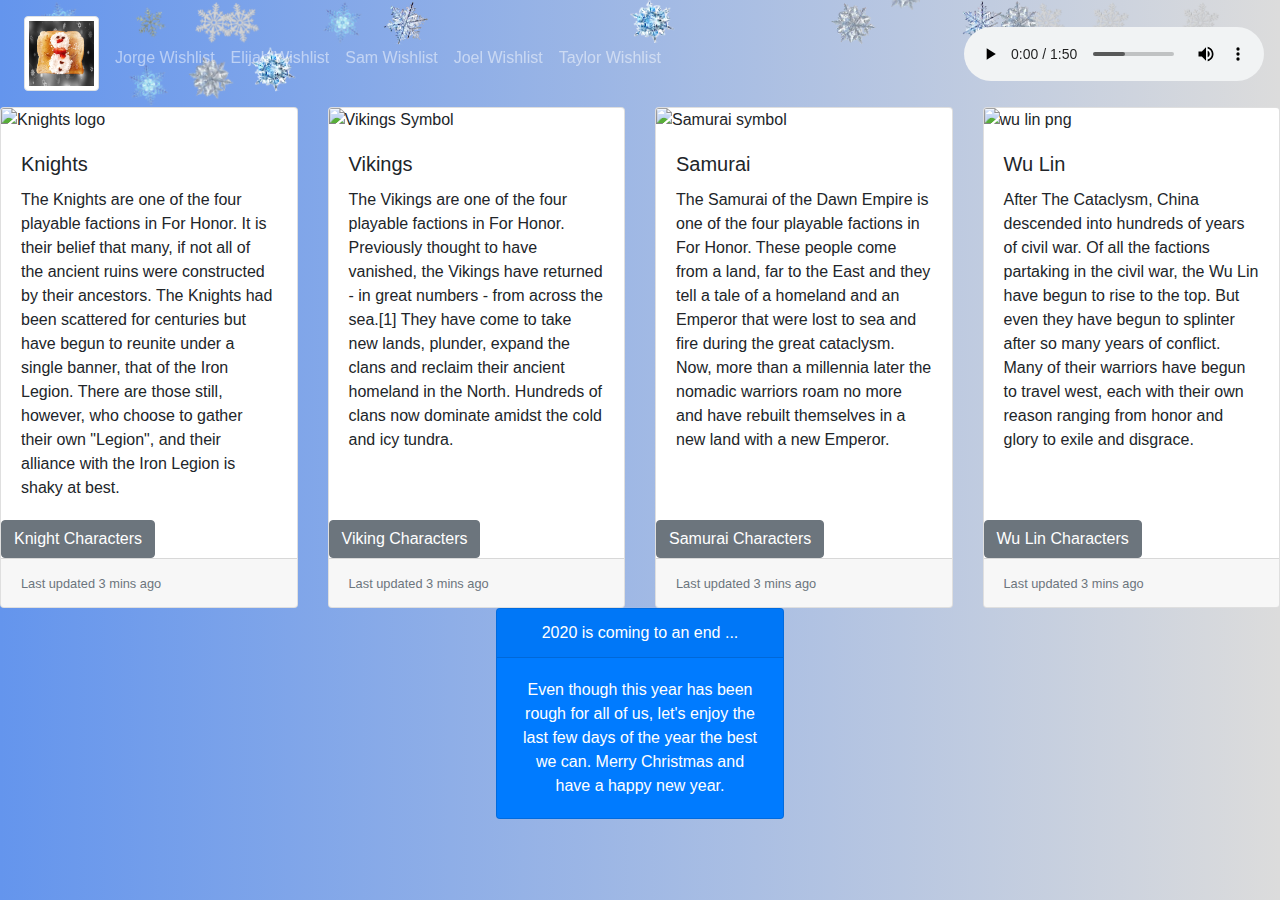
==== index.html @ dea8deee "music" ====
<!DOCTYPE html>
<html lang="en">

<head>
    <meta charset="UTF-8">
    <meta name="viewport" content="width=device-width, initial-scale=1.0">
    <title>Christmas Wishlist</title>
    <!-- CSS link that gives access to the library -->
    <link rel="stylesheet" href="https://stackpath.bootstrapcdn.com/bootstrap/4.5.2/css/bootstrap.min.css"
        integrity="sha384-JcKb8q3iqJ61gNV9KGb8thSsNjpSL0n8PARn9HuZOnIxN0hoP+VmmDGMN5t9UJ0Z" crossorigin="anonymous">
        <link rel="stylesheet" href="base.css" />
        <script src="music.js"></script>
</head>
<body class="">
    <nav class="navbar navbar-expand-lg navbar-dark">
        <button class="navbar-toggler" type="button" data-toggle="collapse" data-target="#navbarNavAltMarkup"
            aria-controls="navbarNavAltMarkup" aria-expanded="false" aria-label="Toggle navigation">
            <span class="navbar-toggler-icon"></span>
        </button>
        <div class="collapse navbar-collapse" id="navbarNavAltMarkup">
            <div class="navbar-nav">
                <!--  -->
                <a class="nav-link active" href="index.html"><img src="Images/Logo.png" class="img-thumbnail" width="75px" height="75px"><span class="sr-only">(current)</span></a>
                <a class="nav-link" href="jorgeWishlist.html" style="transform: translateY(30px);">Jorge Wishlist</a>
                <a class="nav-link" href="elijahWishlist.html" style="transform: translateY(30px);">Elijah Wishlist</a>
                <a class="nav-link" href="samWishlist.html" style="transform: translateY(30px);">Sam Wishlist</a>
                <a class="nav-link" href="joelWishlist.html" style="transform: translateY(30px);">Joel Wishlist</a>
                <a class="nav-link" href="taylorWishlist.html" style="transform: translateY(30px);">Taylor Wishlist</a>
            </div>
        </div>
        <audio controls autostart autoplay loop>
            <source src="christmas.mp3" type="audio/mp3">
            Your browser does not support the audio element.
          </audio>
    </nav>
    <div class="card-deck">
        <div class="card">
            <!-- Knight logo with button -->
            <img src="Knight_Symbol.png" class="card-img-top" alt="Knights logo">
            <div class="card-body">
                <h5 class="card-title">Knights</h5>
                <p class="card-text">The Knights are one of the four playable factions in For Honor. It is their belief
                    that many, if not all of the ancient ruins were constructed by their ancestors. The Knights had been
                    scattered for centuries but have begun to reunite under a single banner, that of the Iron Legion.
                    There are those still, however, who choose to gather their own "Legion", and their alliance with the
                    Iron Legion is shaky at best.</p>
            </div>
            <a href="knights.html"><button type="button" class="btn btn-secondary">Knight Characters</button></a>
            <div class="card-footer">
                <small class="text-muted">Last updated 3 mins ago</small>
            </div>
        </div>
        <div class="card">
            <!-- Viking logo with button and image -->
            <img src="Vikings_Symbol.png" class="card-img-top" alt="Vikings Symbol">
            <div class="card-body">
                <h5 class="card-title">Vikings</h5>
                <p class="card-text">The Vikings are one of the four playable factions in For Honor. Previously thought
                    to have vanished, the Vikings have returned - in great numbers - from across the sea.[1] They have
                    come to take new lands, plunder, expand the clans and reclaim their ancient homeland in the North.
                    Hundreds of clans now dominate amidst the cold and icy tundra.</p>
            </div>
            <a href="vikings.html"><button type="button" class="btn btn-secondary">Viking Characters</button></a>
            <div class="card-footer">
                <small class="text-muted">Last updated 3 mins ago</small>
            </div>
        </div>
        <div class="card">
            <!-- Samurai logo with button and logo -->
            <img src="Samurai_Symbol.png" class="card-img-top" alt="Samurai symbol">
            <div class="card-body">
                <h5 class="card-title">Samurai</h5>
                <p class="card-text">The Samurai of the Dawn Empire is one of the four playable factions in For Honor.
                    These people come from a land, far to the East and they tell a tale of a homeland and an Emperor
                    that were lost to sea and fire during the great cataclysm. Now, more than a millennia later the
                    nomadic warriors roam no more and have rebuilt themselves in a new land with a new Emperor.</p>
            </div>
            <a href="samurai.html"><button type="button" class="btn btn-secondary">Samurai Characters</button></a>
            <div class="card-footer">
                <small class="text-muted">Last updated 3 mins ago</small>
            </div>
        </div>
        <div class="card">
            <!-- Wu Lin logo with button and logo -->
            <img src="WuLin.png" class="card-img-top" alt="wu lin png">
            <div class="card-body">
                <h5 class="card-title">Wu Lin</h5>
                <p class="card-text">After The Cataclysm, China descended into hundreds of years of civil war. Of all
                    the factions partaking in the civil war, the Wu Lin have begun to rise to the top. But even they
                    have begun to splinter after so many years of conflict. Many of their warriors have begun to travel
                    west, each with their own reason ranging from honor and glory to exile and disgrace.</p>
            </div>
            <a href="wu_Lin.html"><button type="button" class="btn btn-secondary">Wu Lin Characters</button></a>
            <div class="card-footer">
                <small class="text-muted">Last updated 3 mins ago</small>
            </div>
        </div>
    </div>
    <!-- JavaScript with links to the javascript library from bootstrap -->
    <script src="https://code.jquery.com/jquery-3.5.1.slim.min.js"
        integrity="sha384-DfXdz2htPH0lsSSs5nCTpuj/zy4C+OGpamoFVy38MVBnE+IbbVYUew+OrCXaRkfj"
        crossorigin="anonymous"></script>
    <script src="https://cdn.jsdelivr.net/npm/popper.js@1.16.1/dist/umd/popper.min.js"
        integrity="sha384-9/reFTGAW83EW2RDu2S0VKaIzap3H66lZH81PoYlFhbGU+6BZp6G7niu735Sk7lN"
        crossorigin="anonymous"></script>
    <script src="https://stackpath.bootstrapcdn.com/bootstrap/4.5.2/js/bootstrap.min.js"
        integrity="sha384-B4gt1jrGC7Jh4AgTPSdUtOBvfO8shuf57BaghqFfPlYxofvL8/KUEfYiJOMMV+rV"
        crossorigin="anonymous"></script>
        <center><div class="card text-white bg-primary mb-3 me-3" style="max-width: 18rem;">
            <div class="card-header">2020 is coming to an end ...</div>
            <div class="card-body">
              <p class="card-text">Even though this year has been rough for all of us, let's enjoy the last few days of the year the best we can. Merry Christmas and have a happy new year.</p>
            </div>
        </div></center>
</body>
<div class="help">
    <section>
        <div class="snow">
            <div><img src="snow2.jpeg" height="45px" width="45px"></div>
            <div><img src="snow3.jpeg" height="45px" width="45px"></div>
            <div><img src="snow4.jpeg" height="45px" width="45px"></div>
            <div><img src="snow2.jpeg" height="45px" width="45px"></div>
            <div><img src="snow5.jpeg" height="45px" width="45px"></div>
            <div><img src="snow3.jpeg" height="45px" width="45px"></div>
            <div><img src="snow3.jpeg" height="45px" width="45px"></div>
        </div>
        <div class="snow2">
            <div><img src="snow5.jpeg" height="45px" width="45px"></div>
            <div><img src="snow3.jpeg" height="45px" width="45px"></div>
            <div><img src="snow_f.jpeg" height="45px" width="45px"></div>
            <div><img src="snow4.jpeg" height="45px" width="45px"></div>
            <div><img src="snow1.jpeg" height="45px" width="45px"></div>
            <div><img src="snow5.jpeg" height="45px" width="45px"></div>
            <div><img src="snow_f.jpeg" height="45px" width="45px"></div>
        </div>
        <div class="snow3">
            <div><img src="snow_f.jpeg" height="45px" width="45px"></div>
            <div><img src="snow4.jpeg" height="45px" width="45px"></div>
            <div><img src="snow1.jpeg" height="45px" width="45px"></div>
            <div><img src="snow_f.jpeg" height="45px" width="45px"></div>
            <div><img src="snow3.jpeg" height="45px" width="45px"></div>
            <div><img src="snow1.jpeg" height="45px" width="45px"></div>
            <div><img src="snow_f.jpeg" height="45px" width="45px"></div>
        </div>
    </div>
</html>
---- base.css ----
html {
    height: 300px;
    margin-bottom: 10px;
  }
  
body {
    width: 100%;
    height: 100%;
    margin: 0;
    background-repeat: no-repeat;
    background-attachment: fixed;
    background: #DCDCDC;
    /* fallback for old browsers */
    /* Chrome 10-25, Safari 5.1-6 */
    background: -webkit-gradient(linear, left top, right top, from(#6495ED), to(#DCDCDC));
    background: linear-gradient(to right, #6495ED,#DCDCDC);
    /* W3C, IE 10+/ Edge, Firefox 16+, Chrome 26+, Opera 12+, Safari 7+ */
  }
button{
    z-index: 98;
}
nav{
    z-index: 99;
}  

section {
	height: 25%;
	z-index: 100;
}
  
  .snow {
    position: absolute;
    width: 100%;
    height: 19%;
    top: 0;
    left: 0;
    -webkit-transform: rotateY(-30deg);
            transform: rotateY(-30deg);
    -webkit-transform: translate3d(50deg);
            transform: translate3d(50deg);
    -webkit-transform: rotate3d(1, 1.5, 2, -10deg);
            transform: rotate3d(1, 1.5, 2, -10deg);
  }
  
  .snow div {
    position: absolute;
    display: block;
  }
  
  .snow div:nth-child(1) {
    left: 20%;
    -webkit-animation: falling 9s linear infinite;
            animation: falling 9s linear infinite;
    -webkit-animation-delay: -1s;
            animation-delay: -1s;
  }
  
  .snow div:nth-child(2) {
    left: 70%;
    -webkit-animation: falling 7s linear infinite;
            animation: falling 7s linear infinite;
    -webkit-animation-delay: -3s;
            animation-delay: -3s;
  }
  
  .snow div:nth-child(3) {
    left: 10%;
    -webkit-animation: falling 3s linear infinite;
            animation: falling 3s linear infinite;
    -webkit-animation-delay: -5s;
            animation-delay: -5s;
  }
  
  .snow div:nth-child(4) {
    left: 50%;
    -webkit-animation: falling 8s linear infinite;
            animation: falling 8s linear infinite;
    -webkit-animation-delay: -6s;
            animation-delay: -6s;
  }
  
  .snow div:nth-child(5) {
    left: 85%;
    -webkit-animation: falling 5s linear infinite;
            animation: falling 5s linear infinite;
    -webkit-animation-delay: -8s;
            animation-delay: -8s;
  }
  
  .snow div:nth-child(6) {
    left: 15%;
    -webkit-animation: falling 8s linear infinite;
            animation: falling 8s linear infinite;
    -webkit-animation-delay: -10s;
            animation-delay: -10s;
  }
  
  .snow div:nth-child(7) {
    left: 90%;
    -webkit-animation: falling 3s linear infinite;
            animation: falling 3s linear infinite;
    -webkit-animation-delay: -4s;
            animation-delay: -4s;
  }
  
  .snow2 {
    position: absolute;
    width: 100%;
    height: 19%;
    top: 0;
    left: 0;
  }
  
  .snow2 div {
    position: absolute;
    display: block;
    -webkit-transform: rotateY(-30deg);
            transform: rotateY(-30deg);
    -webkit-transform: translate3d(50deg);
            transform: translate3d(50deg);
    -webkit-transform: rotate3d(1, 1.5, 2, -15deg);
            transform: rotate3d(1, 1.5, 2, -15deg);
  }
  
  .snow2 div:nth-child(1) {
    left: 10%;
    -webkit-animation: falling 7s linear infinite;
            animation: falling 7s linear infinite;
    -webkit-animation-delay: -3s;
            animation-delay: -3s;
  }
  
  .snow2 div:nth-child(2) {
    left: 65%;
    -webkit-animation: falling 5s linear infinite;
            animation: falling 5s linear infinite;
    -webkit-animation-delay: -1s;
            animation-delay: -1s;
  }
  
  .snow2 div:nth-child(3) {
    left: 17%;
    -webkit-animation: falling 6s linear infinite;
            animation: falling 6s linear infinite;
    -webkit-animation-delay: -9s;
            animation-delay: -9s;
  }
  
  .snow2 div:nth-child(4) {
    left: 3%;
    -webkit-animation: falling 9s linear infinite;
            animation: falling 9s linear infinite;
    -webkit-animation-delay: -3s;
            animation-delay: -3s;
  }
  
  .snow2 div:nth-child(5) {
    left: 75%;
    -webkit-animation: falling 2s linear infinite;
            animation: falling 2s linear infinite;
    -webkit-animation-delay: -7s;
            animation-delay: -7s;
  }
  
  .snow2 div:nth-child(6) {
    left: 10%;
    -webkit-animation: falling 7s linear infinite;
            animation: falling 7s linear infinite;
    -webkit-animation-delay: -6s;
            animation-delay: -6s;
  }
  
  .snow2 div:nth-child(7) {
    left: 80%;
    -webkit-animation: falling 4s linear infinite;
            animation: falling 4s linear infinite;
    -webkit-animation-delay: -10s;
            animation-delay: -10s;
  }
  
  .snow3 {
    position: absolute;
    width: 100%;
    height: 19%;
    top: 0;
    left: 0;
  }
  
  .snow3 div {
    position: absolute;
    display: block;
    -webkit-transform: rotateY(-30deg);
            transform: rotateY(-30deg);
    -webkit-transform: translate3d(50deg);
            transform: translate3d(50deg);
    -webkit-transform: rotate3d(1, 1.5, 2, 10deg);
            transform: rotate3d(1, 1.5, 2, 10deg);
  }
  
  .snow3 div:nth-child(1) {
    left: 15%;
    -webkit-animation: falling 5s linear infinite;
            animation: falling 5s linear infinite;
    -webkit-animation-delay: -9s;
            animation-delay: -9s;
  }
  
  .snow3 div:nth-child(2) {
    left: 25%;
    -webkit-animation: falling 4s linear infinite;
            animation: falling 4s linear infinite;
    -webkit-animation-delay: -4s;
            animation-delay: -4s;
  }
  
  .snow3 div:nth-child(3) {
    left: 30%;
    -webkit-animation: falling 3s linear infinite;
            animation: falling 3s linear infinite;
    -webkit-animation-delay: -5s;
            animation-delay: -5s;
  }
  
  .snow3 div:nth-child(4) {
    left: 85%;
    -webkit-animation: falling 6s linear infinite;
            animation: falling 6s linear infinite;
    -webkit-animation-delay: -8s;
            animation-delay: -8s;
  }
  
  .snow3 div:nth-child(5) {
    left: 78%;
    -webkit-animation: falling 5s linear infinite;
            animation: falling 5s linear infinite;
    -webkit-animation-delay: -7s;
            animation-delay: -7s;
  }
  
  .snow3 div:nth-child(6) {
    left: 30%;
    -webkit-animation: falling 6s linear infinite;
            animation: falling 6s linear infinite;
    -webkit-animation-delay: -8s;
            animation-delay: -8s;
  }
  
  .snow3 div:nth-child(7) {
    left: 92%;
    -webkit-animation: falling 5s linear infinite;
            animation: falling 5s linear infinite;
    -webkit-animation-delay: -19s;
            animation-delay: -19s;
  }
  
  @keyframes falling {
    0% {
      opacity: 1;
      top: -10%;
      -webkit-transform: translateX 5px rotateX(0deg);
              transform: translateX 5px rotateX(0deg);
    }
    15% {
      opacity: 0.7;
      -webkit-transform: translateX -100px rotateX(30deg);
              transform: translateX -100px rotateX(30deg);
    }
    30% {
      -webkit-transform: translateX -100px rotateX(70deg);
              transform: translateX -100px rotateX(70deg);
    }
    60% {
      -webkit-transform: translateX -100px rotateX(45);
              transform: translateX -100px rotateX(45);
    }
    75% {
      -webkit-transform: translateX -100px rotateX(60deg);
              transform: translateX -100px rotateX(60deg);
    }
    100% {
      top: 400%;
      -webkit-transform: translateX -100px rotateX(200deg);
              transform: translateX -100px rotateX(200deg);
    }
  }
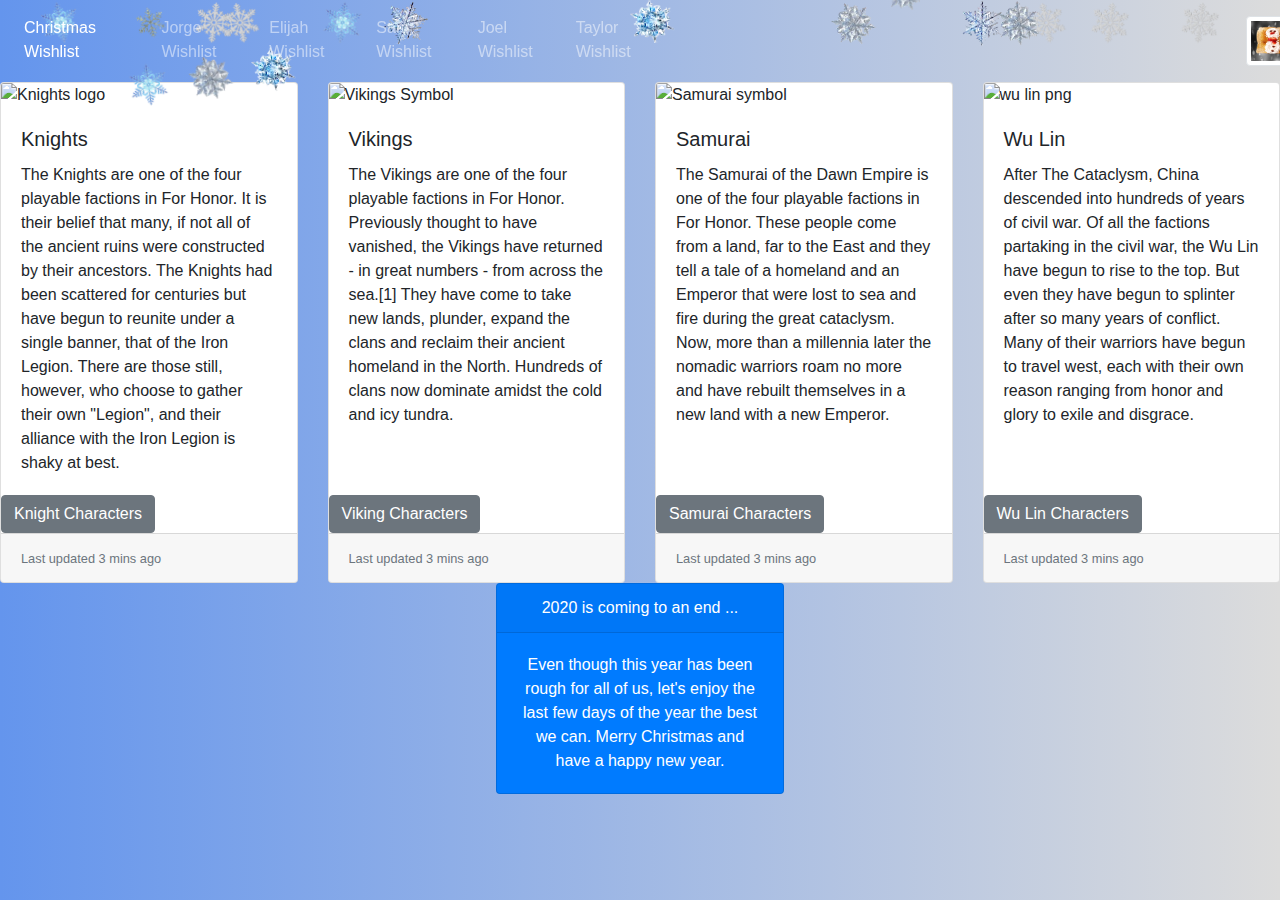
==== commit 998da929: "I changed the nav" ====
--- a/index.html
+++ b/index.html
@@ -9,7 +9,6 @@
     <link rel="stylesheet" href="https://stackpath.bootstrapcdn.com/bootstrap/4.5.2/css/bootstrap.min.css"
         integrity="sha384-JcKb8q3iqJ61gNV9KGb8thSsNjpSL0n8PARn9HuZOnIxN0hoP+VmmDGMN5t9UJ0Z" crossorigin="anonymous">
         <link rel="stylesheet" href="base.css" />
-        <script src="music.js"></script>
 </head>
 <body class="">
     <nav class="navbar navbar-expand-lg navbar-dark">
@@ -19,19 +18,15 @@
         </button>
         <div class="collapse navbar-collapse" id="navbarNavAltMarkup">
             <div class="navbar-nav">
-                <!--  -->
-                <a class="nav-link active" href="index.html"><img src="Images/Logo.png" class="img-thumbnail" width="75px" height="75px"><span class="sr-only">(current)</span></a>
-                <a class="nav-link" href="jorgeWishlist.html" style="transform: translateY(30px);">Jorge Wishlist</a>
-                <a class="nav-link" href="elijahWishlist.html" style="transform: translateY(30px);">Elijah Wishlist</a>
-                <a class="nav-link" href="samWishlist.html" style="transform: translateY(30px);">Sam Wishlist</a>
-                <a class="nav-link" href="joelWishlist.html" style="transform: translateY(30px);">Joel Wishlist</a>
-                <a class="nav-link" href="taylorWishlist.html" style="transform: translateY(30px);">Taylor Wishlist</a>
+                <a class="nav-link active d-flex flex-nowrap" href="index.html">Christmas Wishlist</a>
+                <a class="nav-link d-flex flex-nowrap" href="jorgeWishlist.html" >Jorge Wishlist</a>
+                <a class="nav-link d-flex flex-nowrap" href="elijahWishlist.html" >Elijah Wishlist</a>
+                <a class="nav-link d-flex flex-nowrap" href="samWishlist.html" >Sam Wishlist</a>
+                <a class="nav-link d-flex flex-nowrap" href="joelWishlist.html" >Joel Wishlist</a>
+                <a class="nav-link d-flex flex-nowrap" href="taylorWishlist.html" >Taylor Wishlist</a>
+                <a class="nav-link active" href="index.html"><img src="Images/Logo.png" class="img-thumbnail" style="width: 55px; height: 50px; margin-left: 560px;"></a>
             </div>
         </div>
-        <audio controls autostart autoplay loop>
-            <source src="christmas.mp3" type="audio/mp3">
-            Your browser does not support the audio element.
-          </audio>
     </nav>
     <div class="card-deck">
         <div class="card">
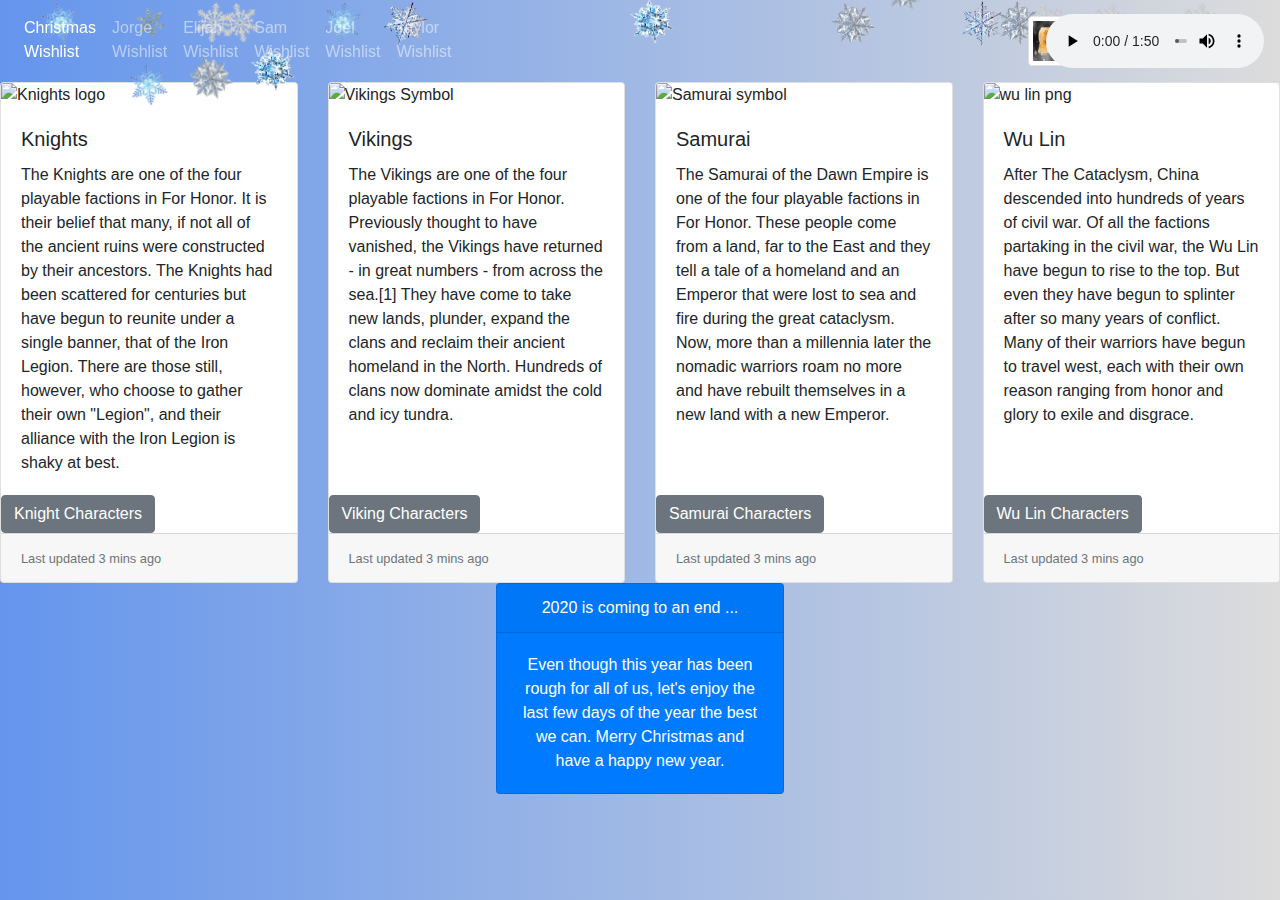
==== commit 349fb71e: "Merge remote-tracking branch 'origin/main' into main" ====
--- a/index.html
+++ b/index.html
@@ -9,6 +9,7 @@
     <link rel="stylesheet" href="https://stackpath.bootstrapcdn.com/bootstrap/4.5.2/css/bootstrap.min.css"
         integrity="sha384-JcKb8q3iqJ61gNV9KGb8thSsNjpSL0n8PARn9HuZOnIxN0hoP+VmmDGMN5t9UJ0Z" crossorigin="anonymous">
         <link rel="stylesheet" href="base.css" />
+        <script src="music.js"></script>
 </head>
 <body class="">
     <nav class="navbar navbar-expand-lg navbar-dark">
@@ -27,6 +28,10 @@
                 <a class="nav-link active" href="index.html"><img src="Images/Logo.png" class="img-thumbnail" style="width: 55px; height: 50px; margin-left: 560px;"></a>
             </div>
         </div>
+        <audio controls autostart autoplay loop>
+            <source src="christmas.mp3" type="audio/mp3">
+            Your browser does not support the audio element.
+          </audio>
     </nav>
     <div class="card-deck">
         <div class="card">
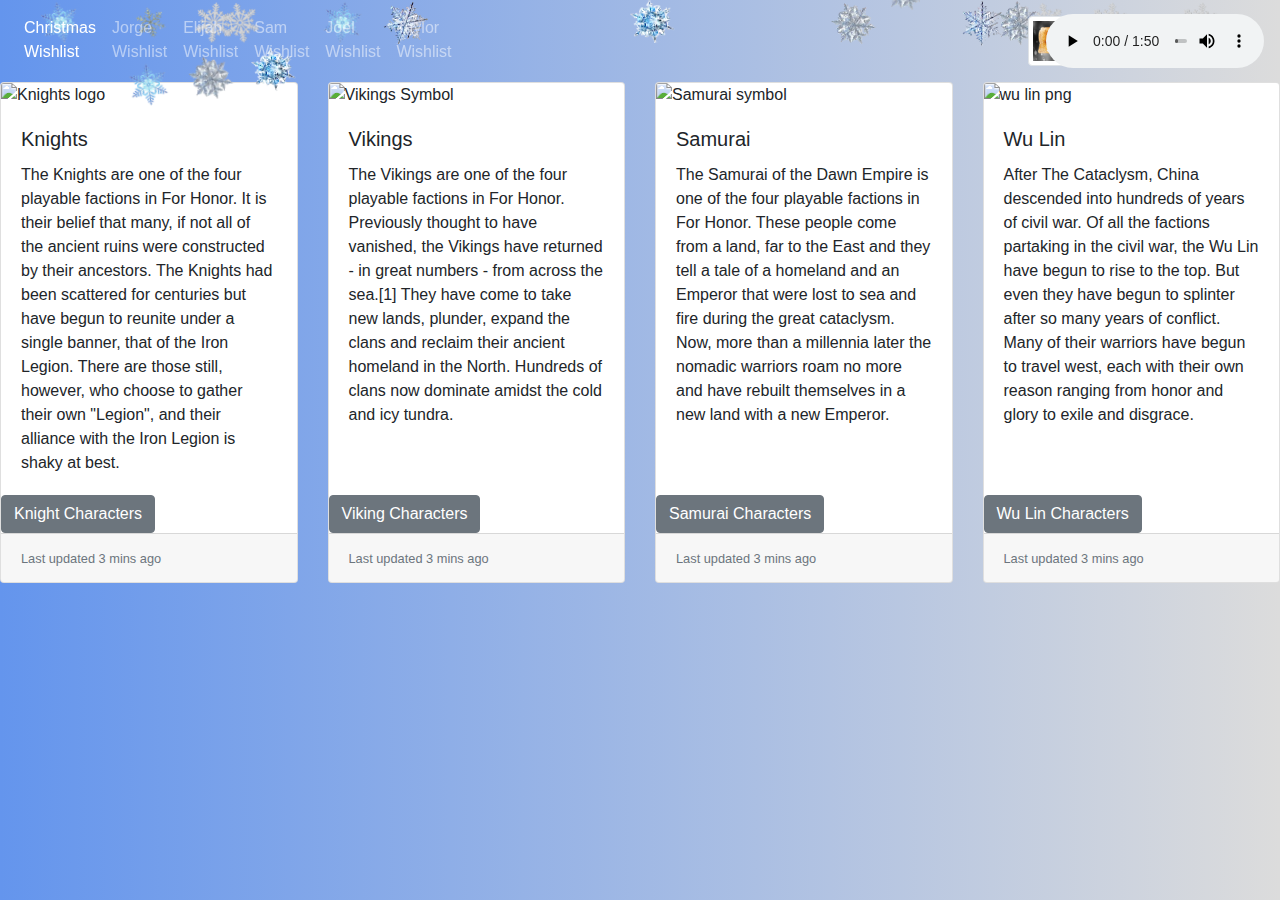
==== commit 5dfb699a: "Removed footer from index" ====
--- a/index.html
+++ b/index.html
@@ -106,12 +106,6 @@
     <script src="https://stackpath.bootstrapcdn.com/bootstrap/4.5.2/js/bootstrap.min.js"
         integrity="sha384-B4gt1jrGC7Jh4AgTPSdUtOBvfO8shuf57BaghqFfPlYxofvL8/KUEfYiJOMMV+rV"
         crossorigin="anonymous"></script>
-        <center><div class="card text-white bg-primary mb-3 me-3" style="max-width: 18rem;">
-            <div class="card-header">2020 is coming to an end ...</div>
-            <div class="card-body">
-              <p class="card-text">Even though this year has been rough for all of us, let's enjoy the last few days of the year the best we can. Merry Christmas and have a happy new year.</p>
-            </div>
-        </div></center>
 </body>
 <div class="help">
     <section>
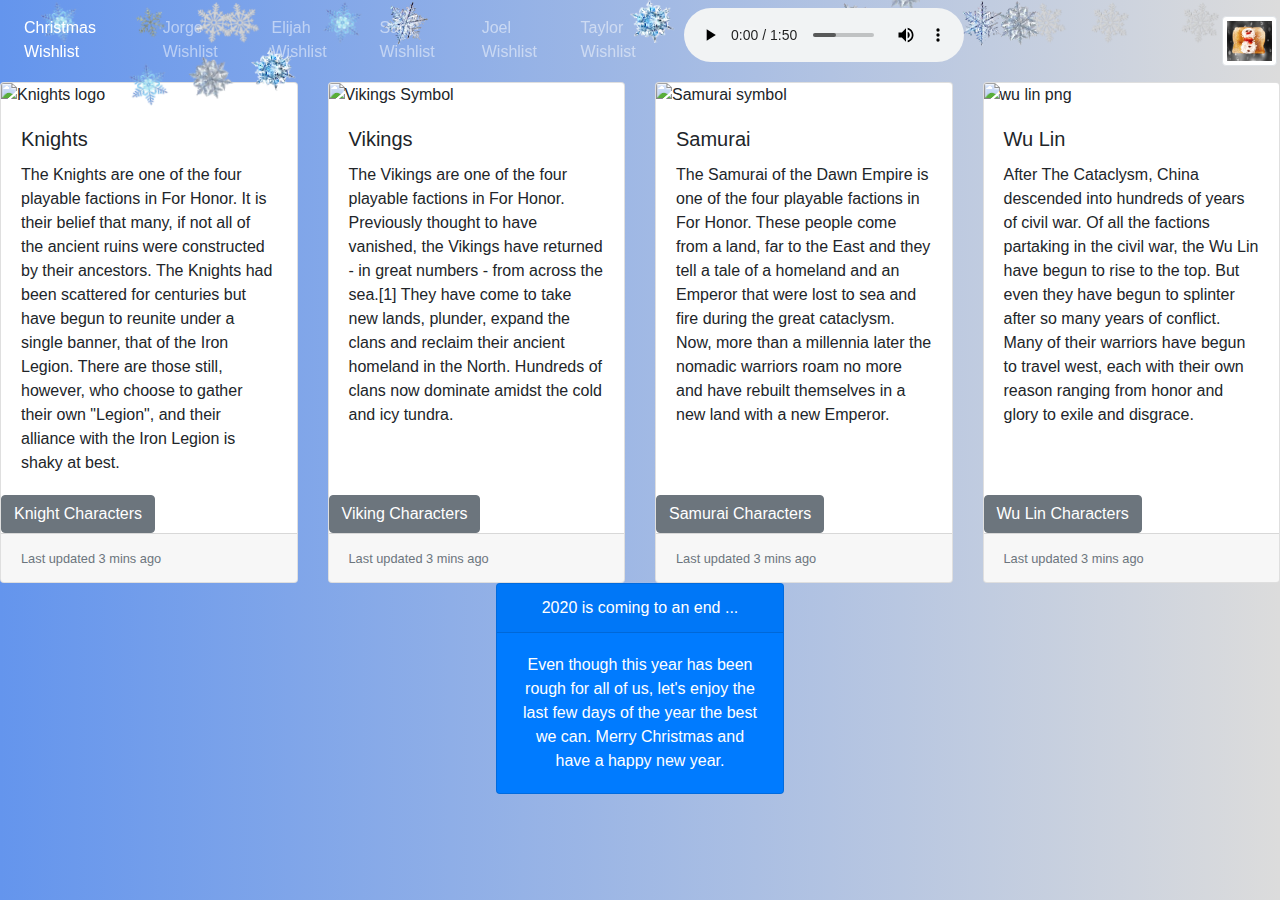
==== commit b258989c: "audio madness" ====
--- a/index.html
+++ b/index.html
@@ -25,13 +25,13 @@
                 <a class="nav-link d-flex flex-nowrap" href="samWishlist.html" >Sam Wishlist</a>
                 <a class="nav-link d-flex flex-nowrap" href="joelWishlist.html" >Joel Wishlist</a>
                 <a class="nav-link d-flex flex-nowrap" href="taylorWishlist.html" >Taylor Wishlist</a>
-                <a class="nav-link active" href="index.html"><img src="Images/Logo.png" class="img-thumbnail" style="width: 55px; height: 50px; margin-left: 560px;"></a>
+                <audio controls autostart autoplay loop>
+                    <source src="christmas.mp3" type="audio/mp3">
+                    Your browser does not support the audio element.
+                  </audio>
+                <a class="nav-link active" href="index.html"><img src="Images/Logo.png" class="img-thumbnail" style="width: 55px; height: 50px; margin-left: 250px;"></a>
             </div>
         </div>
-        <audio controls autostart autoplay loop>
-            <source src="christmas.mp3" type="audio/mp3">
-            Your browser does not support the audio element.
-          </audio>
     </nav>
     <div class="card-deck">
         <div class="card">
@@ -106,6 +106,12 @@
     <script src="https://stackpath.bootstrapcdn.com/bootstrap/4.5.2/js/bootstrap.min.js"
         integrity="sha384-B4gt1jrGC7Jh4AgTPSdUtOBvfO8shuf57BaghqFfPlYxofvL8/KUEfYiJOMMV+rV"
         crossorigin="anonymous"></script>
+        <center><div class="card text-white bg-primary mb-3 me-3" style="max-width: 18rem;">
+            <div class="card-header">2020 is coming to an end ...</div>
+            <div class="card-body">
+              <p class="card-text">Even though this year has been rough for all of us, let's enjoy the last few days of the year the best we can. Merry Christmas and have a happy new year.</p>
+            </div>
+        </div></center>
 </body>
 <div class="help">
     <section>
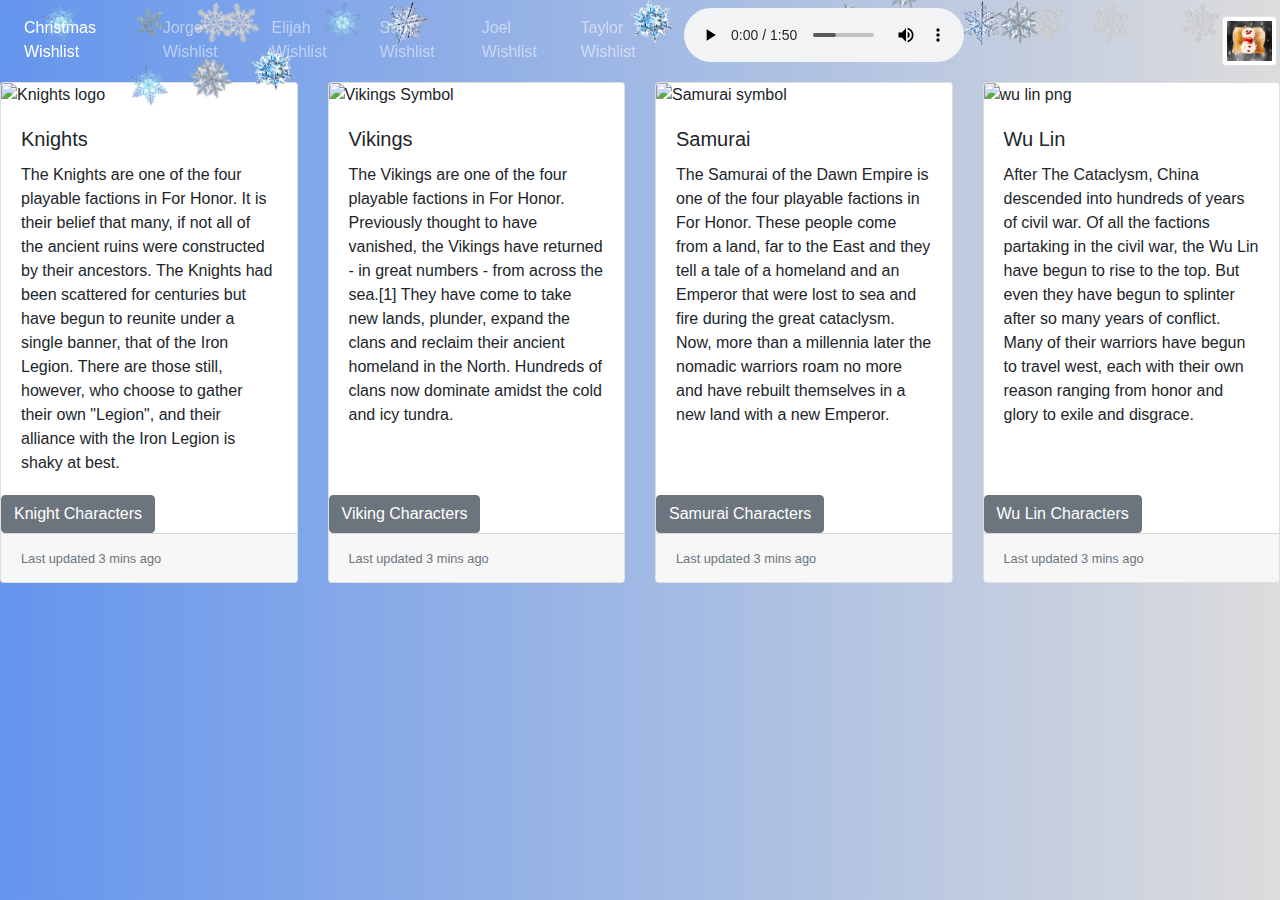
==== commit 82e4b30f: "Merge remote-tracking branch 'origin/main' into main" ====
--- a/index.html
+++ b/index.html
@@ -106,12 +106,6 @@
     <script src="https://stackpath.bootstrapcdn.com/bootstrap/4.5.2/js/bootstrap.min.js"
         integrity="sha384-B4gt1jrGC7Jh4AgTPSdUtOBvfO8shuf57BaghqFfPlYxofvL8/KUEfYiJOMMV+rV"
         crossorigin="anonymous"></script>
-        <center><div class="card text-white bg-primary mb-3 me-3" style="max-width: 18rem;">
-            <div class="card-header">2020 is coming to an end ...</div>
-            <div class="card-body">
-              <p class="card-text">Even though this year has been rough for all of us, let's enjoy the last few days of the year the best we can. Merry Christmas and have a happy new year.</p>
-            </div>
-        </div></center>
 </body>
 <div class="help">
     <section>
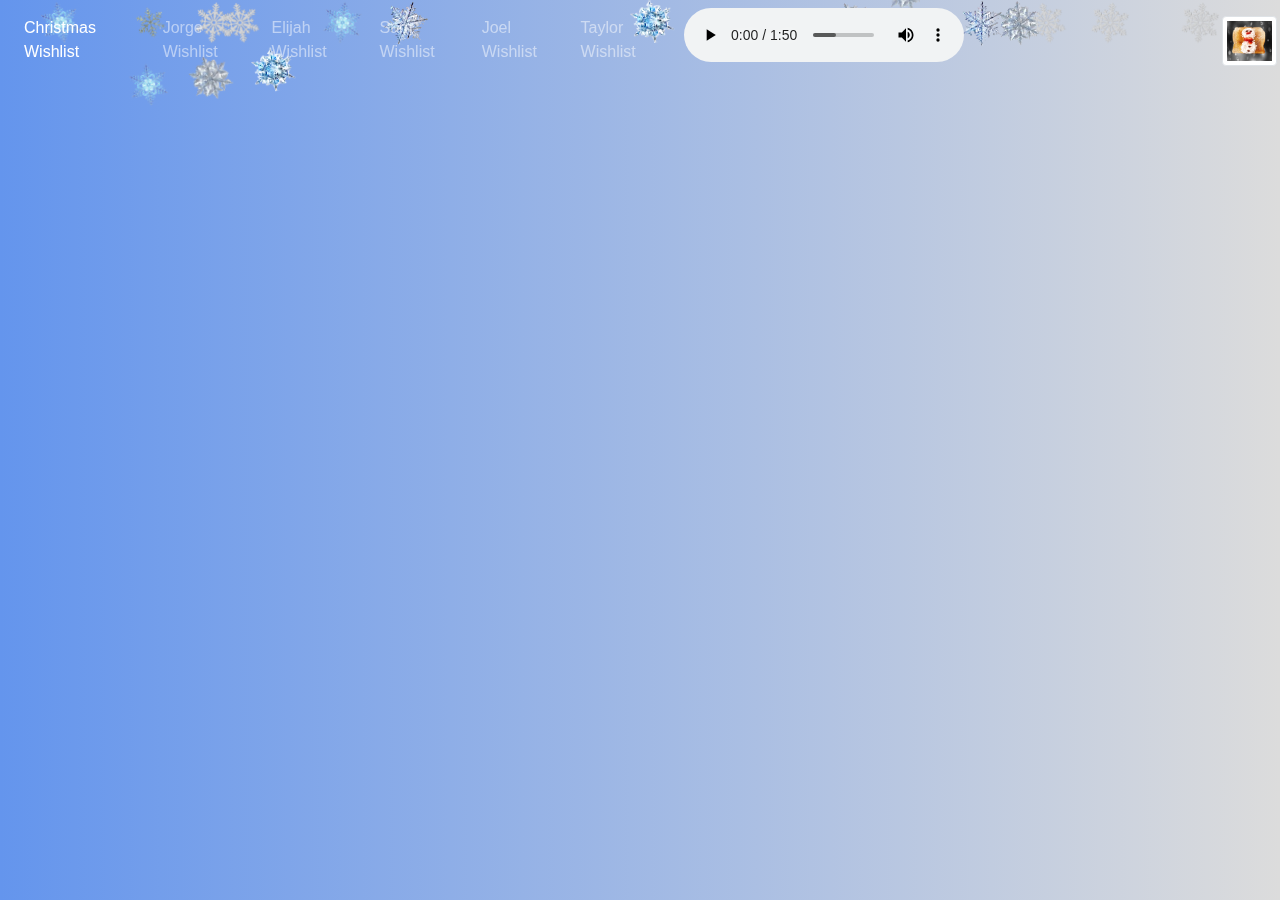
==== commit b51853e3: "added and removed" ====
--- a/index.html
+++ b/index.html
@@ -33,69 +33,6 @@
             </div>
         </div>
     </nav>
-    <div class="card-deck">
-        <div class="card">
-            <!-- Knight logo with button -->
-            <img src="Knight_Symbol.png" class="card-img-top" alt="Knights logo">
-            <div class="card-body">
-                <h5 class="card-title">Knights</h5>
-                <p class="card-text">The Knights are one of the four playable factions in For Honor. It is their belief
-                    that many, if not all of the ancient ruins were constructed by their ancestors. The Knights had been
-                    scattered for centuries but have begun to reunite under a single banner, that of the Iron Legion.
-                    There are those still, however, who choose to gather their own "Legion", and their alliance with the
-                    Iron Legion is shaky at best.</p>
-            </div>
-            <a href="knights.html"><button type="button" class="btn btn-secondary">Knight Characters</button></a>
-            <div class="card-footer">
-                <small class="text-muted">Last updated 3 mins ago</small>
-            </div>
-        </div>
-        <div class="card">
-            <!-- Viking logo with button and image -->
-            <img src="Vikings_Symbol.png" class="card-img-top" alt="Vikings Symbol">
-            <div class="card-body">
-                <h5 class="card-title">Vikings</h5>
-                <p class="card-text">The Vikings are one of the four playable factions in For Honor. Previously thought
-                    to have vanished, the Vikings have returned - in great numbers - from across the sea.[1] They have
-                    come to take new lands, plunder, expand the clans and reclaim their ancient homeland in the North.
-                    Hundreds of clans now dominate amidst the cold and icy tundra.</p>
-            </div>
-            <a href="vikings.html"><button type="button" class="btn btn-secondary">Viking Characters</button></a>
-            <div class="card-footer">
-                <small class="text-muted">Last updated 3 mins ago</small>
-            </div>
-        </div>
-        <div class="card">
-            <!-- Samurai logo with button and logo -->
-            <img src="Samurai_Symbol.png" class="card-img-top" alt="Samurai symbol">
-            <div class="card-body">
-                <h5 class="card-title">Samurai</h5>
-                <p class="card-text">The Samurai of the Dawn Empire is one of the four playable factions in For Honor.
-                    These people come from a land, far to the East and they tell a tale of a homeland and an Emperor
-                    that were lost to sea and fire during the great cataclysm. Now, more than a millennia later the
-                    nomadic warriors roam no more and have rebuilt themselves in a new land with a new Emperor.</p>
-            </div>
-            <a href="samurai.html"><button type="button" class="btn btn-secondary">Samurai Characters</button></a>
-            <div class="card-footer">
-                <small class="text-muted">Last updated 3 mins ago</small>
-            </div>
-        </div>
-        <div class="card">
-            <!-- Wu Lin logo with button and logo -->
-            <img src="WuLin.png" class="card-img-top" alt="wu lin png">
-            <div class="card-body">
-                <h5 class="card-title">Wu Lin</h5>
-                <p class="card-text">After The Cataclysm, China descended into hundreds of years of civil war. Of all
-                    the factions partaking in the civil war, the Wu Lin have begun to rise to the top. But even they
-                    have begun to splinter after so many years of conflict. Many of their warriors have begun to travel
-                    west, each with their own reason ranging from honor and glory to exile and disgrace.</p>
-            </div>
-            <a href="wu_Lin.html"><button type="button" class="btn btn-secondary">Wu Lin Characters</button></a>
-            <div class="card-footer">
-                <small class="text-muted">Last updated 3 mins ago</small>
-            </div>
-        </div>
-    </div>
     <!-- JavaScript with links to the javascript library from bootstrap -->
     <script src="https://code.jquery.com/jquery-3.5.1.slim.min.js"
         integrity="sha384-DfXdz2htPH0lsSSs5nCTpuj/zy4C+OGpamoFVy38MVBnE+IbbVYUew+OrCXaRkfj"
--- a/base.css
+++ b/base.css
@@ -283,4 +283,18 @@
       -webkit-transform: translateX -100px rotateX(200deg);
               transform: translateX -100px rotateX(200deg);
     }
+  }
+
+  iv#footer {
+    width: 50%;
+    margin: -250px auto;
+    text-align: center;
+    font-size: 1.5em;
+  }
+  
+  div#footer button {
+    clear: both;
+    font-size: 1.5em;
+    border-radius: 20px;
+    margin-bottom: 40px;
   }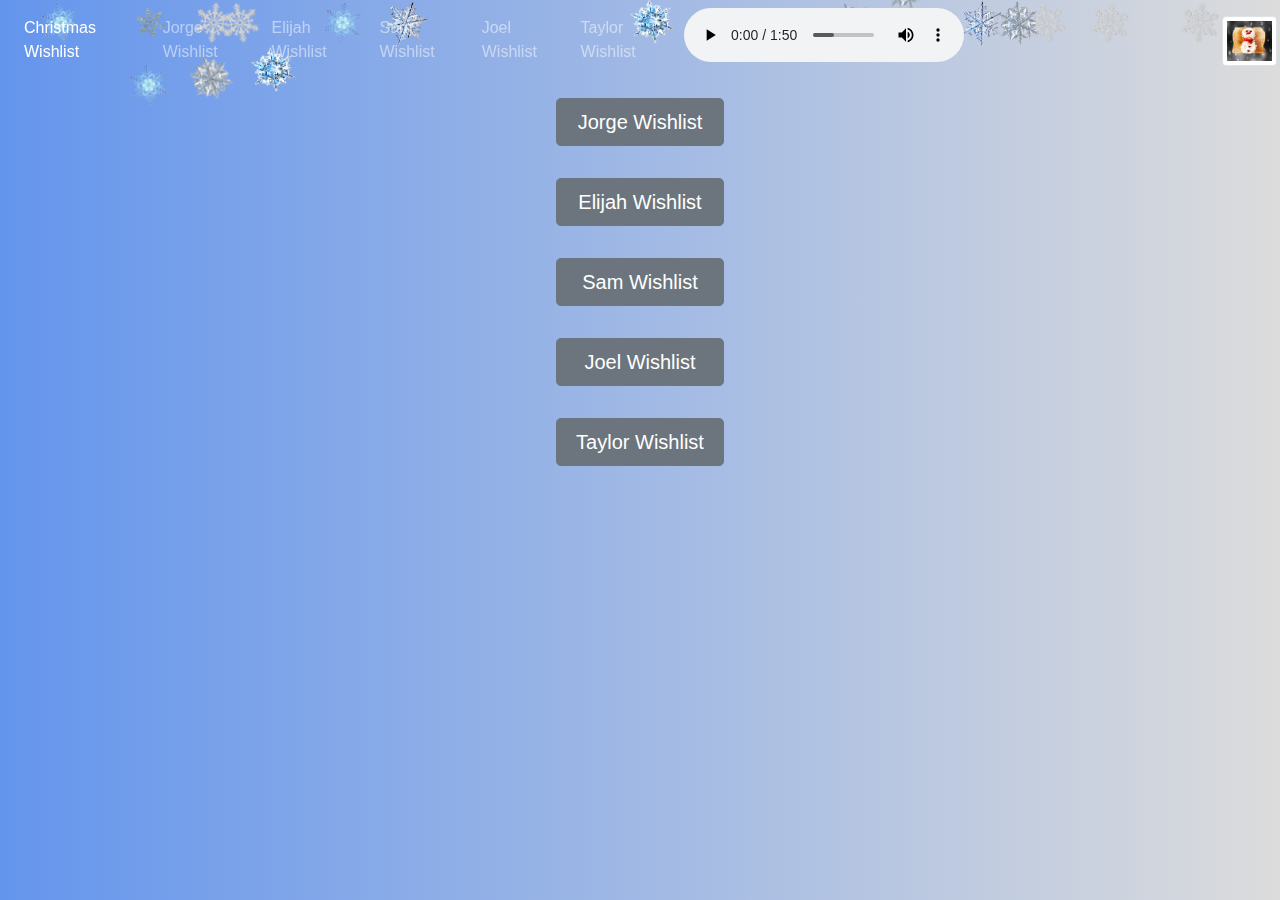
==== commit f3d911b8: "last minute btns" ====
--- a/index.html
+++ b/index.html
@@ -8,9 +8,10 @@
     <!-- CSS link that gives access to the library -->
     <link rel="stylesheet" href="https://stackpath.bootstrapcdn.com/bootstrap/4.5.2/css/bootstrap.min.css"
         integrity="sha384-JcKb8q3iqJ61gNV9KGb8thSsNjpSL0n8PARn9HuZOnIxN0hoP+VmmDGMN5t9UJ0Z" crossorigin="anonymous">
-        <link rel="stylesheet" href="base.css" />
-        <script src="music.js"></script>
+    <link rel="stylesheet" href="base.css" />
+    <script src="music.js"></script>
 </head>
+
 <body class="">
     <nav class="navbar navbar-expand-lg navbar-dark">
         <button class="navbar-toggler" type="button" data-toggle="collapse" data-target="#navbarNavAltMarkup"
@@ -20,19 +21,40 @@
         <div class="collapse navbar-collapse" id="navbarNavAltMarkup">
             <div class="navbar-nav">
                 <a class="nav-link active d-flex flex-nowrap" href="index.html">Christmas Wishlist</a>
-                <a class="nav-link d-flex flex-nowrap" href="jorgeWishlist.html" >Jorge Wishlist</a>
-                <a class="nav-link d-flex flex-nowrap" href="elijahWishlist.html" >Elijah Wishlist</a>
-                <a class="nav-link d-flex flex-nowrap" href="samWishlist.html" >Sam Wishlist</a>
-                <a class="nav-link d-flex flex-nowrap" href="joelWishlist.html" >Joel Wishlist</a>
-                <a class="nav-link d-flex flex-nowrap" href="taylorWishlist.html" >Taylor Wishlist</a>
+                <a class="nav-link d-flex flex-nowrap" href="jorgeWishlist.html">Jorge Wishlist</a>
+                <a class="nav-link d-flex flex-nowrap" href="elijahWishlist.html">Elijah Wishlist</a>
+                <a class="nav-link d-flex flex-nowrap" href="samWishlist.html">Sam Wishlist</a>
+                <a class="nav-link d-flex flex-nowrap" href="joelWishlist.html">Joel Wishlist</a>
+                <a class="nav-link d-flex flex-nowrap" href="taylorWishlist.html">Taylor Wishlist</a>
                 <audio controls autostart autoplay loop>
                     <source src="christmas.mp3" type="audio/mp3">
                     Your browser does not support the audio element.
-                  </audio>
-                <a class="nav-link active" href="index.html"><img src="Images/Logo.png" class="img-thumbnail" style="width: 55px; height: 50px; margin-left: 250px;"></a>
+                </audio>
+                <a class="nav-link active" href="index.html"><img src="Images/Logo.png" class="img-thumbnail"
+                        style="width: 55px; height: 50px; margin-left: 250px;"></a>
             </div>
         </div>
     </nav>
+    <div class="mx-auto p-3" style="width: 200px;">
+        <a href="jorgeWishlist.html"><button type="button" class="btn btn-secondary
+                    btn-lg btn-block">Jorge Wishlist</button></a>
+    </div>
+    <div class="mx-auto p-3" style="width: 200px;">
+        <a href="elijahWishlist.html"><button type="button" class="btn btn-secondary
+                    btn-lg btn-block">Elijah Wishlist</button></a>
+    </div>
+    <div class="mx-auto p-3" style="width: 200px;">
+        <a href="samWishlist.html"><button type="button" class="btn btn-secondary
+                    btn-lg btn-block">Sam Wishlist</button></a>
+    </div>
+    <div class="mx-auto p-3" style="width: 200px;">
+        <a href="joelWishlist.html"><button type="button" class="btn btn-secondary
+                    btn-lg btn-block">Joel Wishlist</button></a>
+    </div>
+    <div class="mx-auto p-3" style="width: 200px;">
+        <a href="taylorWishlist.html"><button type="button" class="btn btn-secondary
+                    btn-lg btn-block">Taylor Wishlist</button></a>
+    </div>
     <!-- JavaScript with links to the javascript library from bootstrap -->
     <script src="https://code.jquery.com/jquery-3.5.1.slim.min.js"
         integrity="sha384-DfXdz2htPH0lsSSs5nCTpuj/zy4C+OGpamoFVy38MVBnE+IbbVYUew+OrCXaRkfj"
@@ -73,5 +95,6 @@
             <div><img src="snow1.jpeg" height="45px" width="45px"></div>
             <div><img src="snow_f.jpeg" height="45px" width="45px"></div>
         </div>
-    </div>
+</div>
+
 </html>